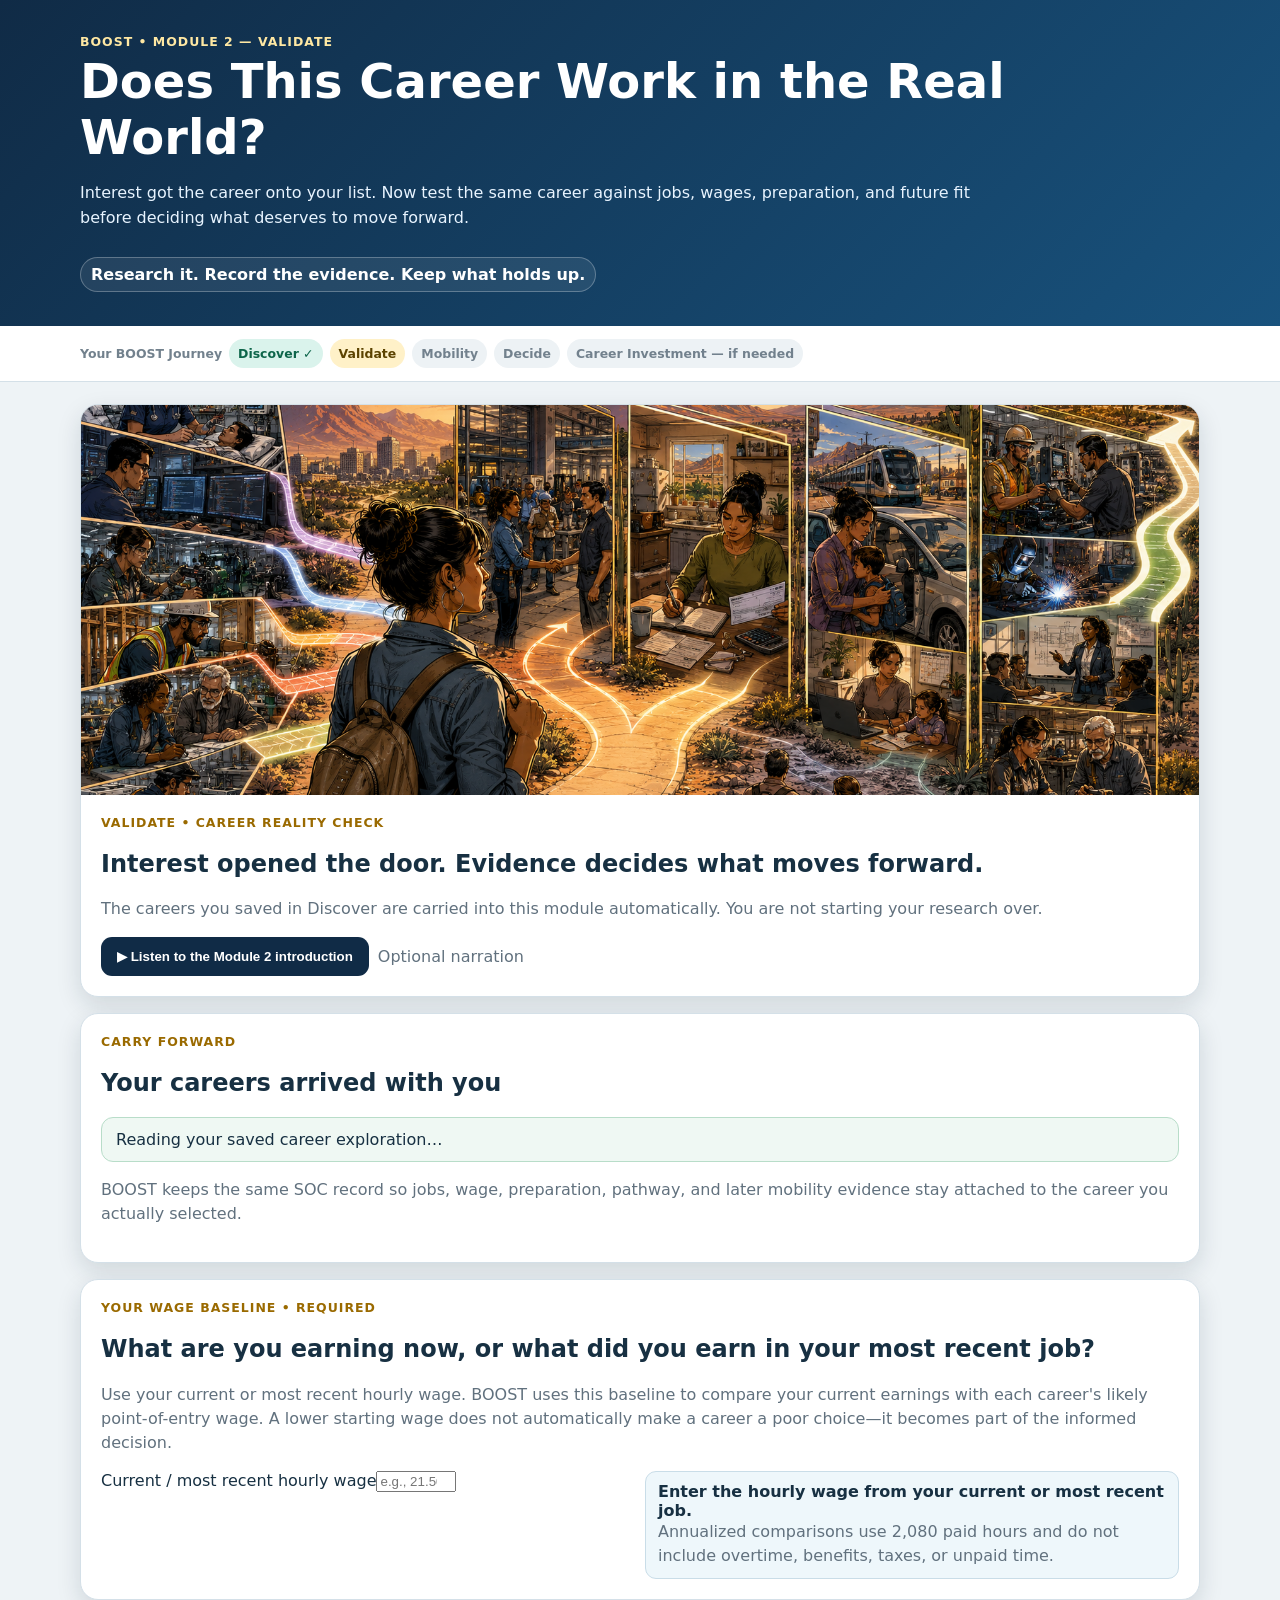
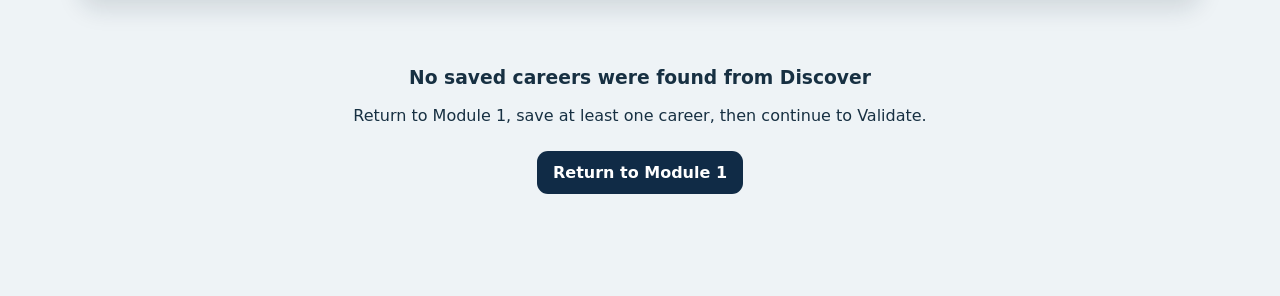
==== index.html @ 32907415 "Carry CareerOneStop career action into Pinal Reality Check" ====
<!doctype html>
<html lang="en">
<head>
<meta charset="utf-8">
<meta name="viewport" content="width=device-width,initial-scale=1">
<title>BOOST Module 2 — Validate</title>
<link rel="stylesheet" href="assets/module2-evidence-prod.css">
</head>
<body>
<header class="hero"><div class="wrap">
 <div class="eyebrow">BOOST • Module 2 — Validate</div>
 <h1>Does This Career Work in the Real World?</h1>
 <p>Interest got the career onto your list. Now test the same career against jobs, wages, preparation, and future fit before deciding what deserves to move forward.</p>
 <span class="pill">Research it. Record the evidence. Keep what holds up.</span>
</div></header>
<div class="journey"><div class="journeyTrack"><strong>Your BOOST Journey</strong><span class="done">Discover ✓</span><span class="active">Validate</span><span>Mobility</span><span>Decide</span><span>Career Investment — if needed</span></div></div>
<main><div class="wrap">
 <section class="panel opening">
  <img src="assets/images/module2_00_validate-career-reality.png" alt="A participant testing career possibilities against real-world evidence">
  <div class="openingBody">
   <div class="step">Validate • Career Reality Check</div>
   <h2>Interest opened the door. Evidence decides what moves forward.</h2>
   <p class="sub">The careers you saved in Discover are carried into this module automatically. You are not starting your research over.</p>
   <div class="audioRow"><button class="primary" id="audioBtn" type="button">▶ Listen to the Module 2 introduction</button><span class="note">Optional narration</span></div>
   <audio id="introAudio" preload="none" src="assets/audio/module2_00_validate_intro.mp3"></audio>
  </div>
 </section>
 <section class="panel">
  <div class="step">Carry Forward</div>
  <h2>Your careers arrived with you</h2>
  <div id="carryStatus" class="carried">Reading your saved career exploration…</div>
  <div id="interestCarry"></div>
  <p class="sub">BOOST keeps the same SOC record so jobs, wage, preparation, pathway, and later mobility evidence stay attached to the career you actually selected.</p>
 </section>
 <section class="panel" id="wageBaselinePanel">
  <div class="step">Your Wage Baseline • Required</div>
  <h2>What are you earning now, or what did you earn in your most recent job?</h2>
  <p class="sub">Use your current or most recent hourly wage. BOOST uses this baseline to compare your current earnings with each career's likely point-of-entry wage. A lower starting wage does not automatically make a career a poor choice—it becomes part of the informed decision.</p>
  <div class="responseGrid">
   <div><label for="currentHourlyWage">Current / most recent hourly wage</label><input id="currentHourlyWage" type="number" min="1" max="250" step="0.01" inputmode="decimal" placeholder="e.g., 21.50" required></div>
   <div style="align-self:end;padding:10px 12px;border-radius:11px;background:#eef7fb;border:1px solid #c9dde8"><b id="wageBaselineAnnual">Enter the hourly wage from your current or most recent job.</b><div class="note">Annualized comparisons use 2,080 paid hours and do not include overtime, benefits, taxes, or unpaid time.</div></div>
  </div>
  <div id="wageBaselineMessage" class="note" style="display:none;margin-top:10px;color:#8a3e2c;font-weight:800"></div>
 </section>
 <section id="careers"></section>
 <div class="bar" id="bar"><div><b>Save my Career Reality Check</b><br><small>Complete your wage baseline and career evidence. Everything will carry into Career Mobility, Decide, and your Career Decision Report.</small></div><button id="saveBtn" type="button">Save Module 2 Evidence →</button></div>
 <div class="completion" id="completion"></div>
</div></main>
<script src="assets/module2-evidence-prod.js"></script>
<script src="assets/module2-prep-readiness-prod.js"></script>
<script src="assets/module2-wage-baseline-v1.js?v=20260910a"></script>
<script src="https://pinalworkforce1-del.github.io/BOOST/assets/careeronestop-career-action-v1.js?v=20260926b"></script>
</body>
</html>
---- assets/module2-evidence-prod.css ----
:root{--navy:#102b46;--blue:#18527d;--gold:#e3a72f;--teal:#168c87;--green:#157653;--ink:#173042;--muted:#61717e;--line:#d4e0e8;--bg:#eef3f6}*{box-sizing:border-box}body{margin:0;background:var(--bg);color:var(--ink);font-family:system-ui,-apple-system,Segoe UI,Arial,sans-serif}.hero{padding:34px 18px;background:linear-gradient(135deg,var(--navy),var(--blue));color:#fff}.wrap{max-width:1120px;margin:auto}.eyebrow{font-size:.78rem;font-weight:900;letter-spacing:.08em;text-transform:uppercase;color:#ffe8a3}.step{font-size:.78rem;font-weight:900;letter-spacing:.08em;text-transform:uppercase;color:#9a6a00}.hero h1{margin:.25rem 0;font-size:clamp(2rem,4vw,3rem)}.hero p{max-width:900px;line-height:1.55;color:#e8f4ff}.pill{display:inline-block;margin-top:10px;padding:7px 10px;border:1px solid #ffffff44;border-radius:999px;background:#ffffff14;font-weight:800}.journey{background:#fff;border-bottom:1px solid var(--line);padding:13px 18px}.journeyTrack{max-width:1120px;margin:auto;display:flex;gap:7px;flex-wrap:wrap;align-items:center;font-size:.78rem;font-weight:850;color:#72818d}.journeyTrack span{padding:7px 9px;border-radius:999px;background:#edf2f5}.journeyTrack .done{background:#daf3ec;color:#0d654a}.journeyTrack .active{background:#fff1c8;color:#5c4300}main{padding:22px 14px 70px}.panel,.career{background:#fff;border:1px solid var(--line);border-radius:18px;padding:20px;margin-bottom:16px;box-shadow:0 9px 25px #1232}.opening{padding:0;overflow:hidden}.opening img{display:block;width:100%;max-height:390px;object-fit:cover}.openingBody{padding:20px}.audioRow{display:flex;gap:9px;flex-wrap:wrap;align-items:center}.btn,button{border:0;border-radius:11px;padding:12px 16px;font-weight:900;cursor:pointer;text-decoration:none}.primary{background:var(--navy);color:#fff}.secondary{background:var(--teal);color:#fff}.ghost{background:#eaf0f5;color:var(--navy)}.carried{padding:12px 14px;border-radius:12px;background:#eff8f3;border:1px solid #b8ddc9;margin:12px 0}.interest{padding:12px 14px;border-radius:12px;background:#eef5fb;border:1px solid #cbddea;margin:12px 0}.head{display:flex;justify-content:space-between;gap:15px;flex-wrap:wrap}.head h2{margin:.2rem 0}.badge{display:inline-block;border-radius:999px;padding:6px 9px;font-weight:900;font-size:.76rem;margin:2px}.reg{background:#e9f3ff;color:#174c80;border:1px solid #acd0ef}.path{background:#eaf8f1;color:#0b6545;border:1px solid #99d7bb}.prepBadge{background:#fff4cf;color:#5f4700;border:1px solid #dfc263}.origin{background:#f1edff;color:#5d4387;border:1px solid #d8cbed}.metrics{display:grid;grid-template-columns:repeat(5,1fr);gap:8px;margin:12px 0}.metric{padding:9px;background:#f5f8fa;border-radius:10px}.metric b{display:block}.metric small{color:var(--muted)}.metric.entry{background:#fff8e8;border:1px solid #e6cf94}.research{margin:14px 0;padding:16px;border:1px solid #bfd5e6;border-left:5px solid var(--blue);border-radius:14px;background:#f5faff}.research h3{margin:.25rem 0 .4rem}.research p{line-height:1.55;margin:.45rem 0 1rem}.researchGrid{display:grid;grid-template-columns:minmax(240px,1fr) 1.2fr;gap:12px;align-items:end}.researchGrid label{display:block;font-weight:850;margin-bottom:6px}.researchLocation{width:100%;padding:11px;border:1px solid #b9cad7;border-radius:9px;font:inherit}.researchActions{display:flex;gap:8px;flex-wrap:wrap}.researchBtn{background:var(--navy);color:#fff}.researchBtn:nth-child(2){background:var(--teal)}.why{margin-top:12px;padding:11px 12px;border-radius:10px;background:#eef8f6;border-left:4px solid var(--teal);line-height:1.5}.intel{margin:13px 0;padding:14px;border-left:5px solid var(--gold);background:#fffaf0;border-radius:12px}.intel h3{margin:.3rem 0}.intelGrid{display:grid;grid-template-columns:repeat(3,1fr);gap:8px;margin-top:10px}.intelCell{padding:9px;border:1px solid #eadcb6;background:#fff;border-radius:10px}.intelCell small{display:block;color:var(--muted);margin-bottom:3px}.quals{display:flex;gap:7px;flex-wrap:wrap;margin-top:10px}.qual{padding:6px 8px;border-radius:999px;background:#edf3f7;border:1px solid #cfdae1;font-size:.78rem;font-weight:800}.source{font-size:.76rem;color:var(--muted);margin-top:8px}.evidenceFlow{display:grid;gap:10px;margin-top:14px}.evidenceStep{padding:14px;border:1px solid #d6e4ee;border-radius:12px;background:#fff}.evidenceLabel{font-size:.74rem;font-weight:950;letter-spacing:.06em;text-transform:uppercase;color:#174c80}.evidenceStep h4{margin:.2rem 0 .35rem;font-size:1.02rem}.evidenceStep p{margin:.25rem 0 .75rem;color:#455d70}.evidenceStep label{display:block;font-weight:850;margin:6px 0}.evidenceStep select,.evidenceStep textarea,.evidenceStep input{width:100%;padding:10px;border:1px solid #bdccd5;border-radius:9px;background:#fff;font:inherit}.evidenceStep textarea{min-height:68px;margin-top:8px}.responseGrid{display:grid;grid-template-columns:1fr 1fr;gap:10px}.bar{position:sticky;bottom:10px;background:#0f2a43;color:#fff;padding:14px;border-radius:16px;display:flex;align-items:center;justify-content:space-between;gap:12px;box-shadow:0 8px 30px #0005}.bar button{background:#f0bd4e;color:#2c250f}.empty{text-align:center;padding:32px}.empty a{display:inline-block;margin-top:10px}.completion{display:none;margin-top:16px;padding:18px;border:3px solid var(--green);border-radius:15px;background:#effff7}.sub,.note{color:var(--muted);line-height:1.5}@media(max-width:850px){.metrics{grid-template-columns:1fr 1fr 1fr}.intelGrid,.researchGrid,.responseGrid{grid-template-columns:1fr}.bar{flex-direction:column;align-items:flex-start}}@media(max-width:520px){.metrics,.intelGrid{grid-template-columns:1fr}.opening img{max-height:none}.researchActions{flex-direction:column}.researchBtn{width:100%}}
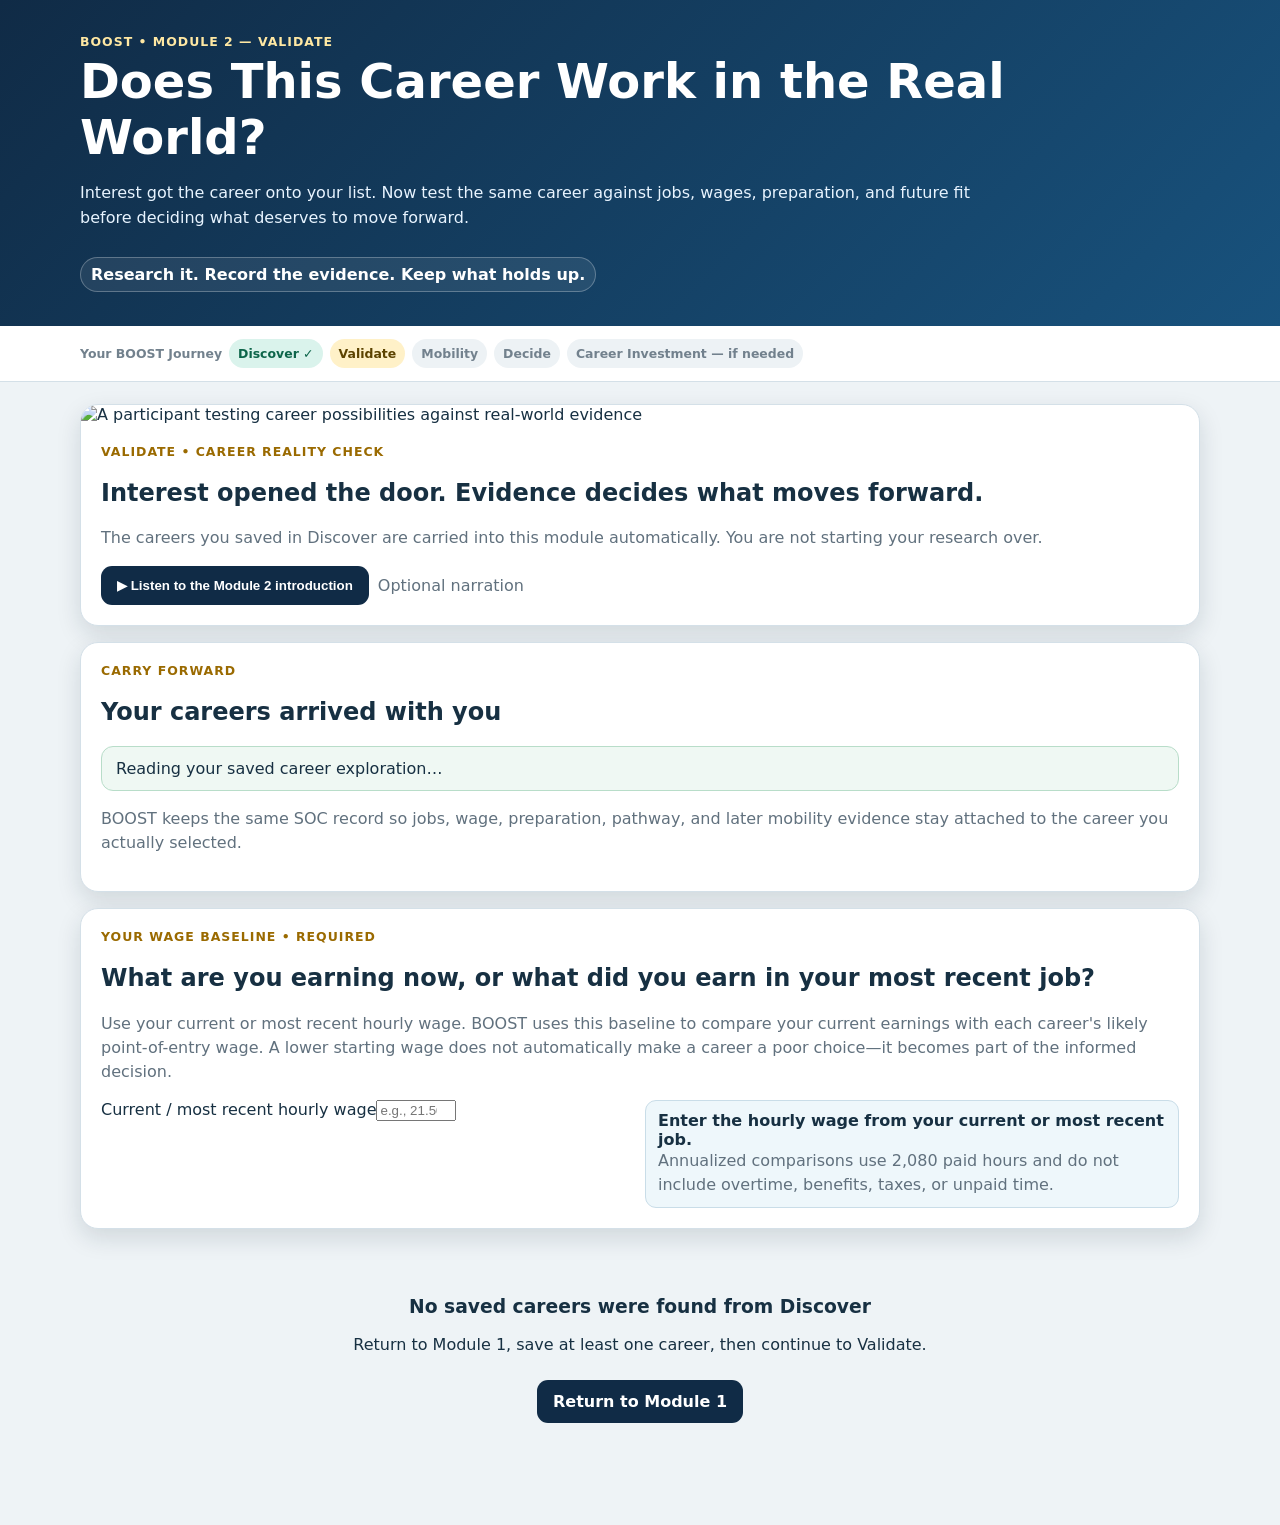
==== commit a9ef39c2: "Replace original Rosie Riveter module introduction with updated BOOST Rosie artwork" ====
--- a/index.html
+++ b/index.html
@@ -16,7 +16,7 @@
 <div class="journey"><div class="journeyTrack"><strong>Your BOOST Journey</strong><span class="done">Discover ✓</span><span class="active">Validate</span><span>Mobility</span><span>Decide</span><span>Career Investment — if needed</span></div></div>
 <main><div class="wrap">
  <section class="panel opening">
-  <img src="assets/images/module2_00_validate-career-reality.png" alt="A participant testing career possibilities against real-world evidence">
+  <img src="https://pinalworkforce1-del.github.io/BOOST_Pathway-Portal/assets/images/rosie-guide-panel.webp" alt="A participant testing career possibilities against real-world evidence">
   <div class="openingBody">
    <div class="step">Validate • Career Reality Check</div>
    <h2>Interest opened the door. Evidence decides what moves forward.</h2>
@@ -48,7 +48,7 @@
 </div></main>
 <script src="assets/module2-evidence-prod.js"></script>
 <script src="assets/module2-prep-readiness-prod.js"></script>
-<script src="assets/module2-wage-baseline-v1.js?v=20260910a"></script>
-<script src="https://pinalworkforce1-del.github.io/BOOST/assets/careeronestop-career-action-v1.js?v=20260926b"></script>
+<script src="assets/module2-wage-baseline-v1.js?v=20260926b"></script>
+<script src="https://pinalworkforce1-del.github.io/BOOST/assets/careeronestop-career-action-v1.js?v=20260927-careeraction2"></script>
 </body>
 </html>
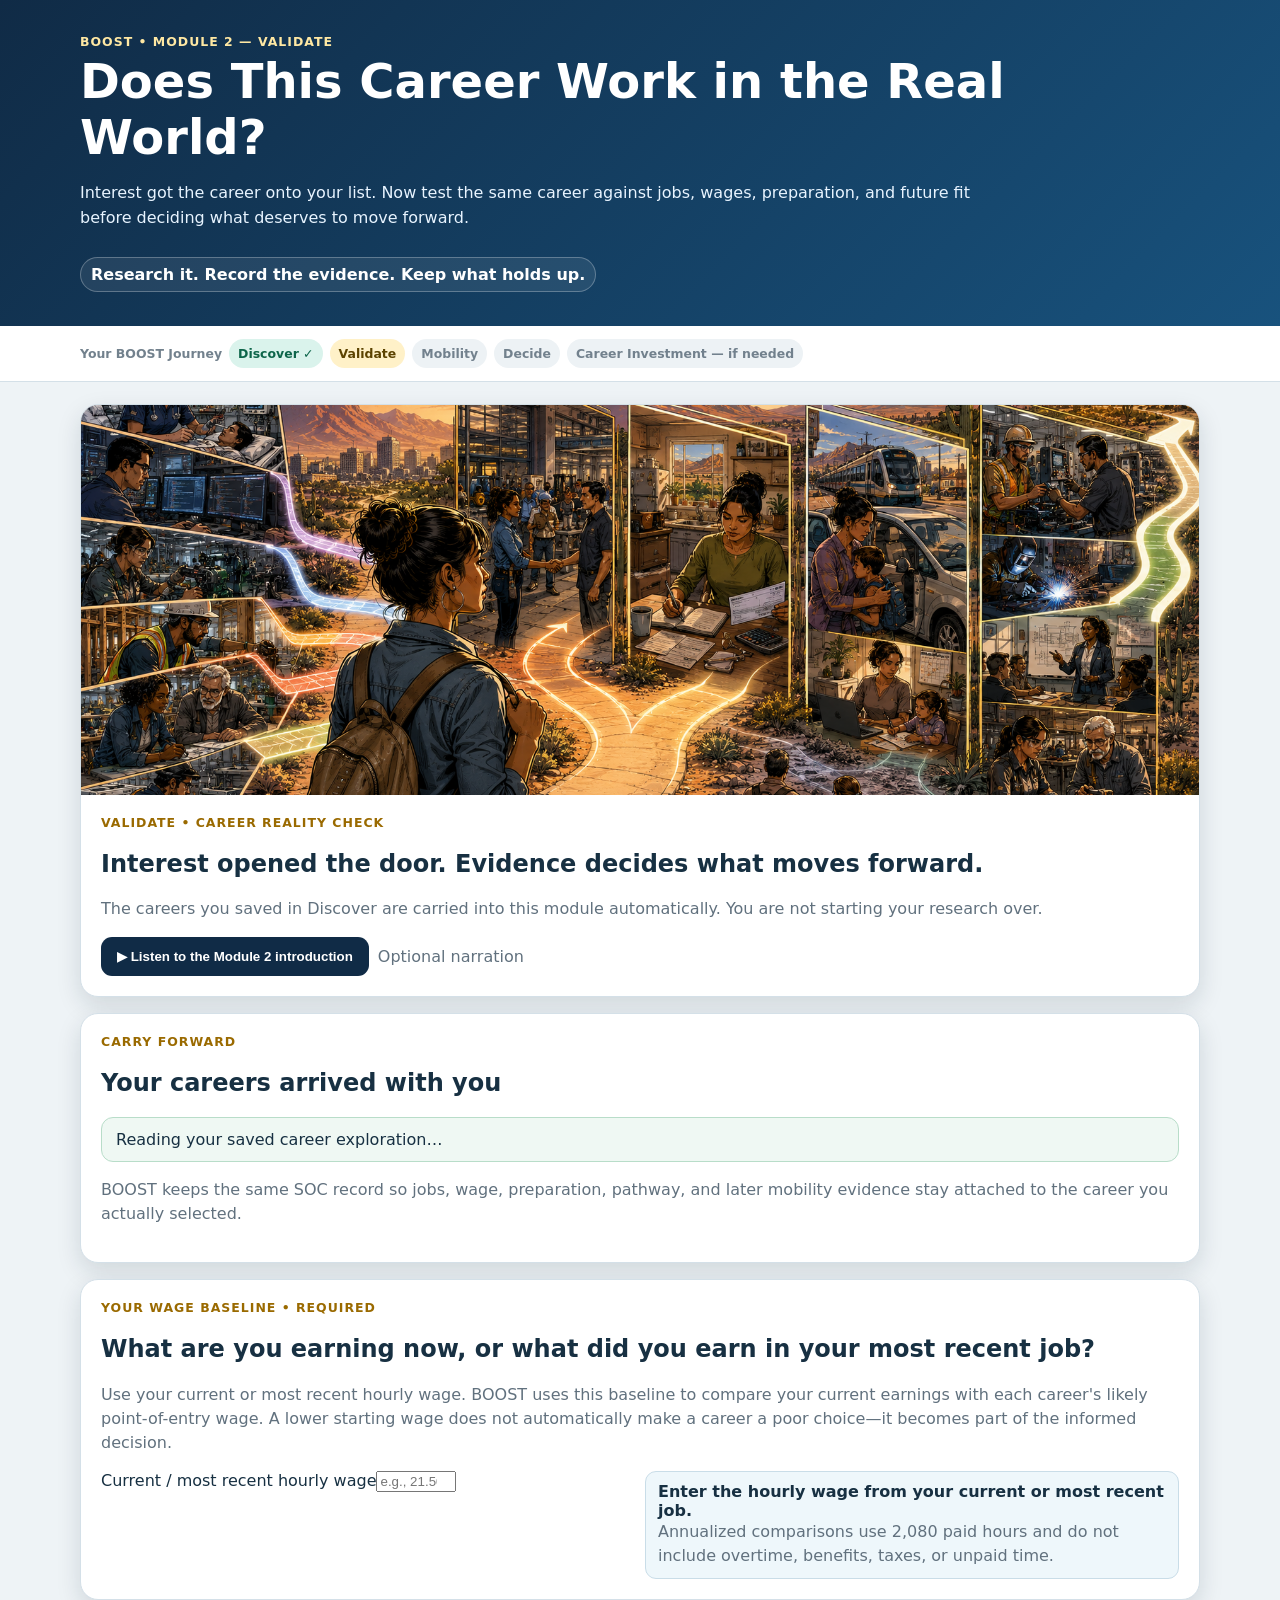
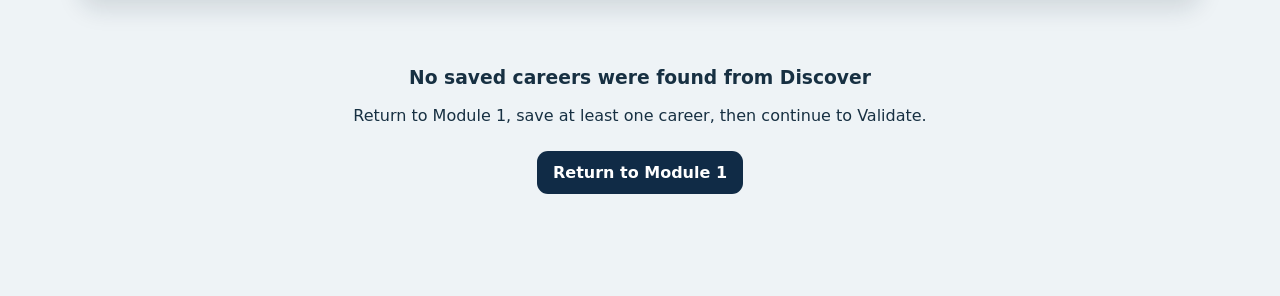
==== commit 4e46ff47: "Restore original career module feature illustration; reserve Rosie for guide artwork" ====
--- a/index.html
+++ b/index.html
@@ -16,7 +16,7 @@
 <div class="journey"><div class="journeyTrack"><strong>Your BOOST Journey</strong><span class="done">Discover ✓</span><span class="active">Validate</span><span>Mobility</span><span>Decide</span><span>Career Investment — if needed</span></div></div>
 <main><div class="wrap">
  <section class="panel opening">
-  <img src="https://pinalworkforce1-del.github.io/BOOST_Pathway-Portal/assets/images/rosie-guide-panel.webp" alt="A participant testing career possibilities against real-world evidence">
+  <img src="assets/images/module2_00_validate-career-reality.png" alt="A participant testing career possibilities against real-world evidence">
   <div class="openingBody">
    <div class="step">Validate • Career Reality Check</div>
    <h2>Interest opened the door. Evidence decides what moves forward.</h2>
